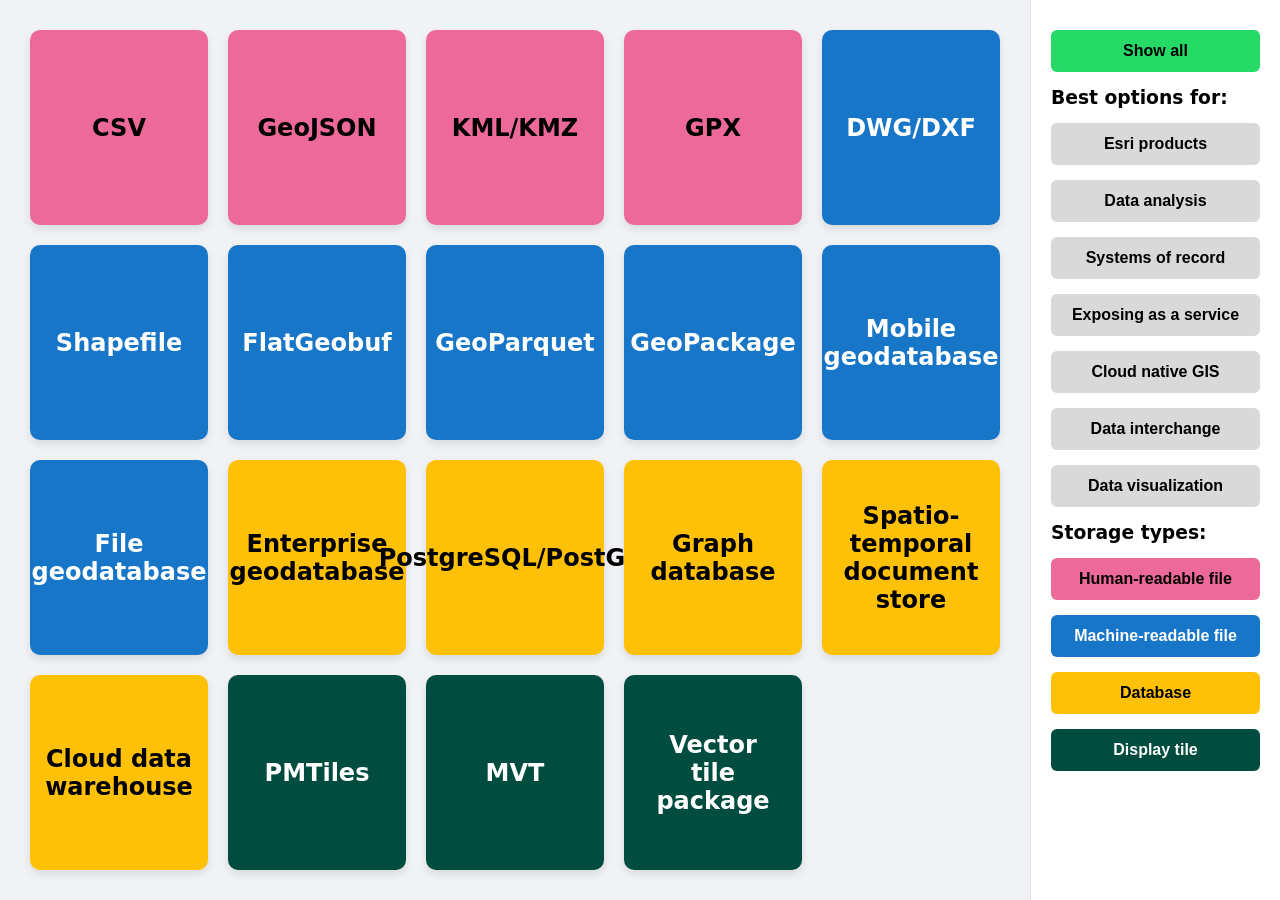
==== index.html @ c9b3990b "initial commit" ====
<!DOCTYPE html>
<html lang="en">

<head>
    <meta charset="UTF-8">
    <meta name="viewport" content="width=device-width, initial-scale=1.0">
    <title>Geospatial Data Formats</title>
    <link rel="stylesheet" href="styles.css">
</head>

<body>

    <div class="container" id="gridContainer"></div>

    <div class="sidebar" id="sidebar">
        <button id="reset" class="control-btn reset-btn active">Show all</button>
        <h3 id="options">Best options for:</h3>
        <h3 id="storage-types">Storage types:</h3>
        <button class="control-btn type-btn human-readable-data-file" id="human-readable-data-file">Human-readable
            file</button>
        <button class="control-btn type-btn machine-readable-data-file" id="machine-readable-data-file">Machine-readable
            file</button>
        <button class="control-btn type-btn database" id="database">Database</button>
        <button class="control-btn type-btn display-tile" id="display-tile">Display tile</button>

    </div>

    <script type="module" src="index.js"></script>
</body>

</html>
---- styles.css ----
* {
    box-sizing: border-box;
    margin: 0;
    padding: 0;
}

body {
    font-family: system-ui, -apple-system, sans-serif;
    display: flex;
    height: 100vh;
    background-color: #f0f2f5;
    overflow: hidden;
}

/* 1. Fully variable grid layout container */
.container {
    flex: 1;
    display: grid;
    grid-template-columns: repeat(var(--grid-cols, 4), 1fr);
    grid-auto-rows: calc((100vh - 60px - (var(--grid-rows, 4) - 1) * 20px) / var(--grid-rows, 4));
    grid-auto-flow: dense;
    gap: 20px;
    padding: 30px;
}

.sidebar {
    width: 250px;
    background-color: #ffffff;
    border-left: 1px solid #e0e0e0;
    padding: 30px 20px;
    display: flex;
    flex-direction: column;
    gap: 15px;
}

.control-btn {
    padding: 12px 12px;
    background-color: #D9D9D9;
    color: #000000;
    border: none;
    border-radius: 6px;
    cursor: pointer;
    font-weight: 600;
    font-size: 1rem;
}

.active {
    background-color: #25DA67;
    color: #000000
}

.card {
    background-color: transparent;
    color: white;
    border-radius: 14px;
    display: flex;
    align-items: center;
    /* justify-content: center; */
    font-weight: bold;
    font-size: 1.5rem;
    opacity: 1;
    grid-column: span 1;
    grid-row: span 1;
    width: 100%;
    height: 100%;
    perspective: 1000px;
}

.flip-card-inner {
    position: relative;
    width: 100%;
    height: 100%;
    text-align: center;
    transition: transform 0.8s;
    transform-style: preserve-3d;
    /* Ensures child elements exist in 3D space */
}

/* Trigger the flip on hover */
.card:hover .flip-card-inner {
    transform: rotateX(180deg);
}

/* 3. Position both the front and back faces absolute to stack them */
.flip-card-front,
.flip-card-back {
    position: absolute;
    width: 100%;
    height: 100%;
    -webkit-backface-visibility: hidden;
    /* Safari support */
    backface-visibility: hidden;
    /* Hides the face when it's turned away */
    display: flex;
    align-items: center;
    justify-content: center;
    border-radius: 10px;
    box-shadow: 0 4px 8px rgba(0, 0, 0, 0.1);
    padding: 2rem;
}

/* Style the back side (pre-rotated so it faces backwards initially) */
.flip-card-back {
    background-color: #343a40;
    color: white;
    font-size: 1.5rem;
    transform: rotateX(180deg);
}



.human-readable-data-file {
    background-color: #EC6999;
    color: #000000
}

.machine-readable-data-file {
    background-color: #1876C9;
    color: #ffffff
}

.database {
    background-color: #FFC107;
    color: #000000;
}

.display-tile {
    background-color: #004D40;
    color: #ffffff
}


.card.shrink {
    display: none !important;
}

/* Independent layout sizes */
.card.grow-rate-1 {
    color: #212529;
    font-size: 1.5rem;
    grid-column: span 1;
}

.card.grow-rate-2 {
    /* background-color: #7bccc4; */
    color: #212529;
    font-size: 3rem;
    grid-column: span 2;
}

.card.grow-rate-3 {
    /* background-color: #2b8cbe; */
    font-size: 4.5rem;
    grid-column: span 3;
}

.animating {
    transition: transform 0.6s cubic-bezier(0.25, 1, 0.5, 1),
        opacity 0.4s ease,
        background-color 0.6s ease;
}
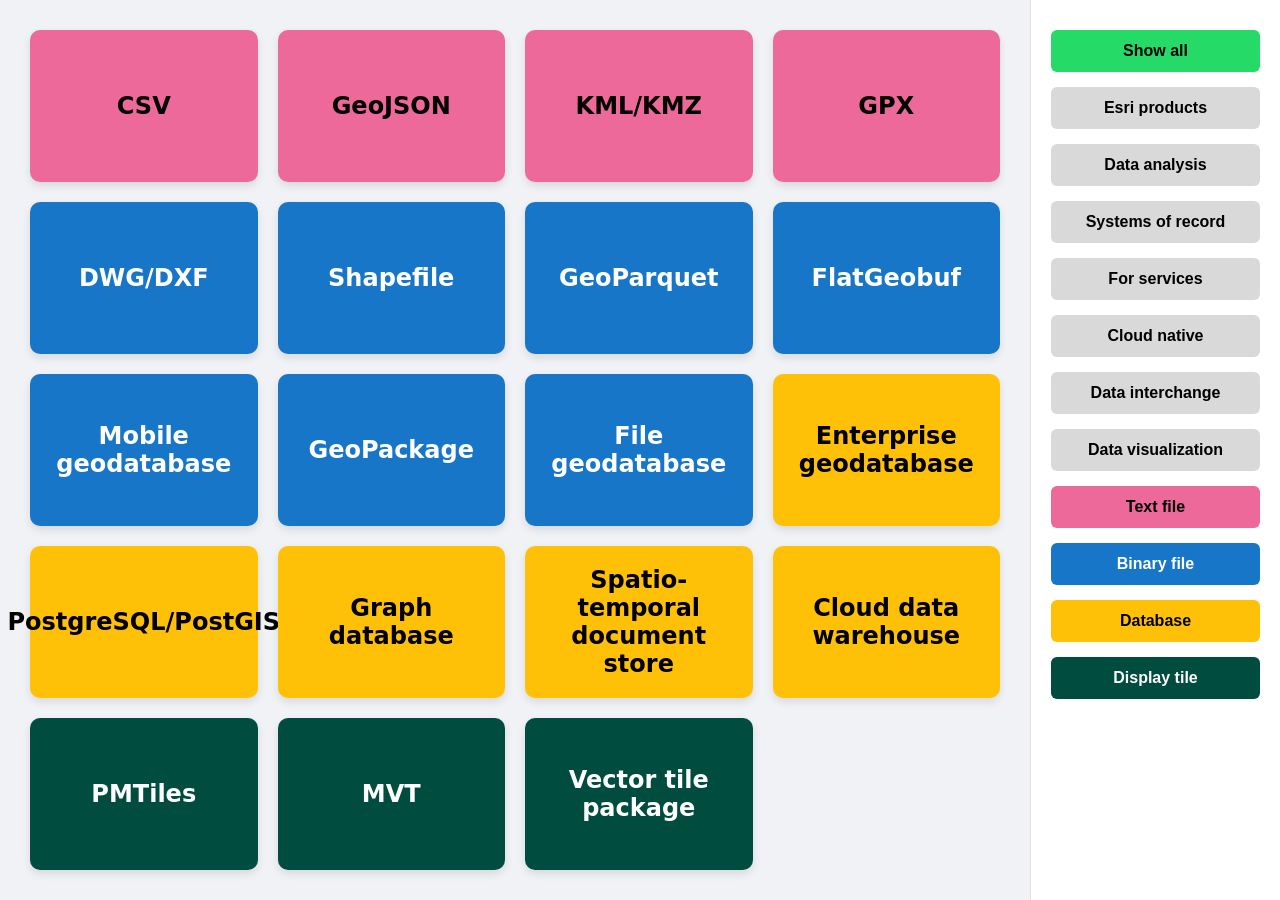
==== commit 2dae89a7: "Improve mobile-friendliness" ====
--- a/index.html
+++ b/index.html
@@ -14,11 +14,9 @@
 
     <div class="sidebar" id="sidebar">
         <button id="reset" class="control-btn reset-btn active">Show all</button>
-        <h3 id="options">Best options for:</h3>
-        <h3 id="storage-types">Storage types:</h3>
-        <button class="control-btn type-btn human-readable-data-file" id="human-readable-data-file">Human-readable
+        <button class="control-btn type-btn human-readable-data-file" id="human-readable-data-file">Text
             file</button>
-        <button class="control-btn type-btn machine-readable-data-file" id="machine-readable-data-file">Machine-readable
+        <button class="control-btn type-btn machine-readable-data-file" id="machine-readable-data-file">Binary
             file</button>
         <button class="control-btn type-btn database" id="database">Database</button>
         <button class="control-btn type-btn display-tile" id="display-tile">Display tile</button>
--- a/styles.css
+++ b/styles.css
@@ -60,10 +60,11 @@
     font-size: 1.5rem;
     opacity: 1;
     grid-column: span 1;
-    grid-row: span 1;
+    grid-row: span 2;
     width: 100%;
     height: 100%;
     perspective: 1000px;
+    cursor: pointer
 }
 
 .flip-card-inner {
@@ -77,7 +78,7 @@
 }
 
 /* Trigger the flip on hover */
-.card:hover .flip-card-inner {
+.card.flipped .flip-card-inner {
     transform: rotateX(180deg);
 }
 
@@ -139,6 +140,7 @@
     color: #212529;
     font-size: 1.5rem;
     grid-column: span 1;
+    grid-row: span 2;
 }
 
 .card.grow-rate-2 {
@@ -146,12 +148,14 @@
     color: #212529;
     font-size: 3rem;
     grid-column: span 2;
+    grid-row: span 2
 }
 
 .card.grow-rate-3 {
     /* background-color: #2b8cbe; */
     font-size: 4.5rem;
-    grid-column: span 3;
+    grid-column: span 2;
+    grid-row: span 3
 }
 
 .animating {
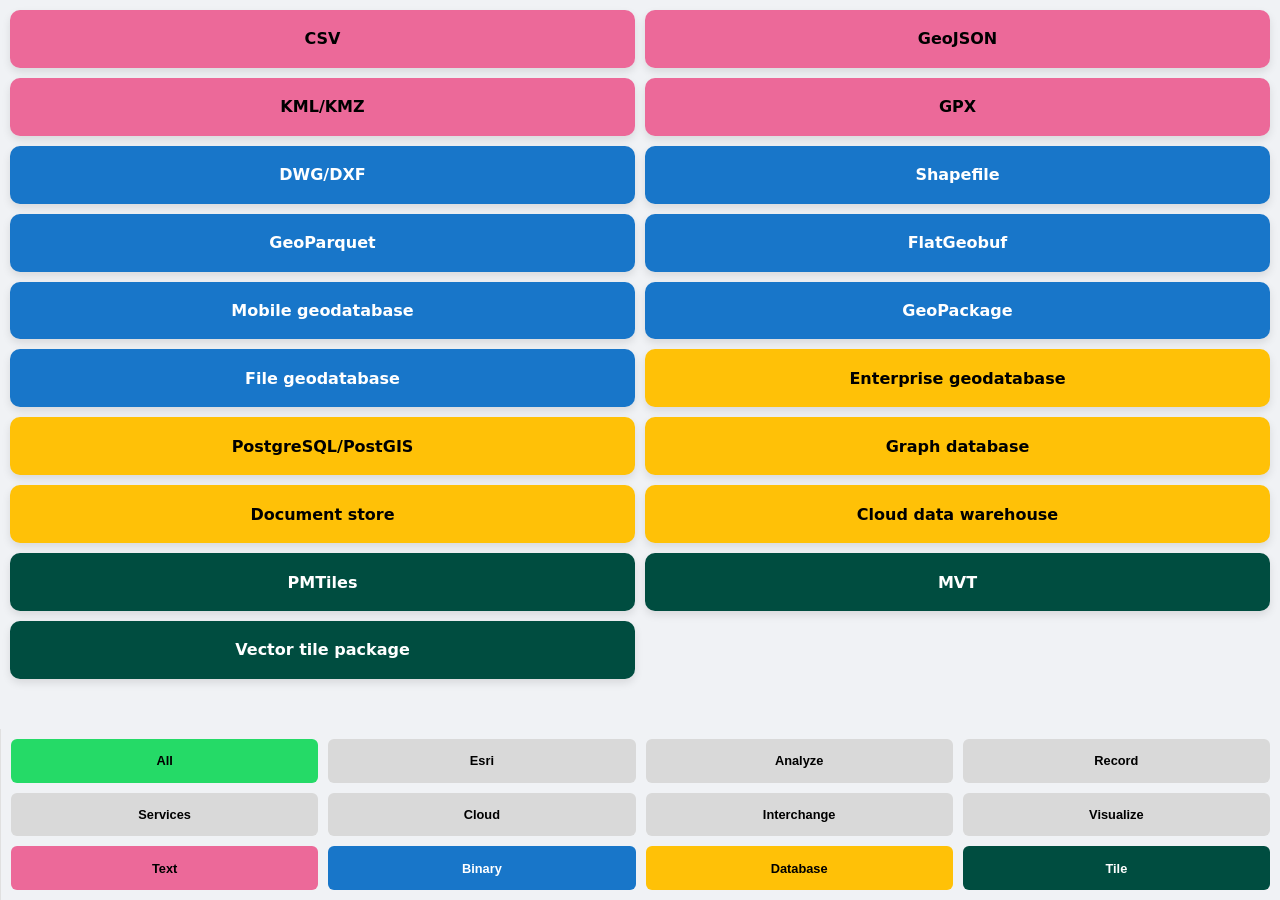
==== commit e2c13e6a: "Improve mobile design" ====
--- a/index.html
+++ b/index.html
@@ -13,13 +13,11 @@
     <div class="container" id="gridContainer"></div>
 
     <div class="sidebar" id="sidebar">
-        <button id="reset" class="control-btn reset-btn active">Show all</button>
-        <button class="control-btn type-btn human-readable-data-file" id="human-readable-data-file">Text
-            file</button>
-        <button class="control-btn type-btn machine-readable-data-file" id="machine-readable-data-file">Binary
-            file</button>
+        <button id="reset" class="control-btn reset-btn active">All</button>
+        <button class="control-btn type-btn human-readable-data-file" id="human-readable-data-file">Text</button>
+        <button class="control-btn type-btn machine-readable-data-file" id="machine-readable-data-file">Binary</button>
         <button class="control-btn type-btn database" id="database">Database</button>
-        <button class="control-btn type-btn display-tile" id="display-tile">Display tile</button>
+        <button class="control-btn type-btn display-tile" id="display-tile">Tile</button>
 
     </div>
 
--- a/styles.css
+++ b/styles.css
@@ -9,7 +9,8 @@
     display: flex;
     height: 100vh;
     background-color: #f0f2f5;
-    overflow: hidden;
+    overflow: scroll;
+    flex-direction: column;
 }
 
 /* 1. Fully variable grid layout container */
@@ -17,31 +18,32 @@
     flex: 1;
     display: grid;
     grid-template-columns: repeat(var(--grid-cols, 4), 1fr);
-    grid-auto-rows: calc((100vh - 60px - (var(--grid-rows, 4) - 1) * 20px) / var(--grid-rows, 4));
+    grid-auto-rows: calc((81vh - 60px - (var(--grid-rows, 4) - 1) * 10px) / var(--grid-rows, 4));
     grid-auto-flow: dense;
-    gap: 20px;
-    padding: 30px;
+    gap: 10px;
+    padding: 10px;
 }
 
 .sidebar {
-    width: 250px;
-    background-color: #ffffff;
+    height: 19vh;
     border-left: 1px solid #e0e0e0;
-    padding: 30px 20px;
-    display: flex;
-    flex-direction: column;
-    gap: 15px;
+    padding: 10px 10px;
+    display: grid;
+    grid-template-columns: repeat(4, 1fr);
+    gap: 10px;
 }
 
 .control-btn {
-    padding: 12px 12px;
+    padding: 10px 10px;
     background-color: #D9D9D9;
     color: #000000;
     border: none;
     border-radius: 6px;
     cursor: pointer;
     font-weight: 600;
-    font-size: 1rem;
+    font-size: .8rem;
+    grid-column: span 1;
+    grid-row: span 1;
 }
 
 .active {
@@ -57,10 +59,10 @@
     align-items: center;
     /* justify-content: center; */
     font-weight: bold;
-    font-size: 1.5rem;
+    font-size: 1rem;
     opacity: 1;
-    grid-column: span 1;
-    grid-row: span 2;
+    grid-column: span 2;
+    grid-row: span 1;
     width: 100%;
     height: 100%;
     perspective: 1000px;
@@ -97,14 +99,14 @@
     justify-content: center;
     border-radius: 10px;
     box-shadow: 0 4px 8px rgba(0, 0, 0, 0.1);
-    padding: 2rem;
+    padding: 1rem;
 }
 
 /* Style the back side (pre-rotated so it faces backwards initially) */
 .flip-card-back {
     background-color: #343a40;
     color: white;
-    font-size: 1.5rem;
+    font-size: 1rem;
     transform: rotateX(180deg);
 }
 
@@ -138,22 +140,22 @@
 /* Independent layout sizes */
 .card.grow-rate-1 {
     color: #212529;
-    font-size: 1.5rem;
-    grid-column: span 1;
-    grid-row: span 2;
+    font-size: 1rem;
+    grid-column: span 2;
+    grid-row: span 1;
 }
 
 .card.grow-rate-2 {
     /* background-color: #7bccc4; */
     color: #212529;
-    font-size: 3rem;
+    font-size: 1rem;
     grid-column: span 2;
     grid-row: span 2
 }
 
 .card.grow-rate-3 {
     /* background-color: #2b8cbe; */
-    font-size: 4.5rem;
+    font-size: 1rem;
     grid-column: span 2;
     grid-row: span 3
 }
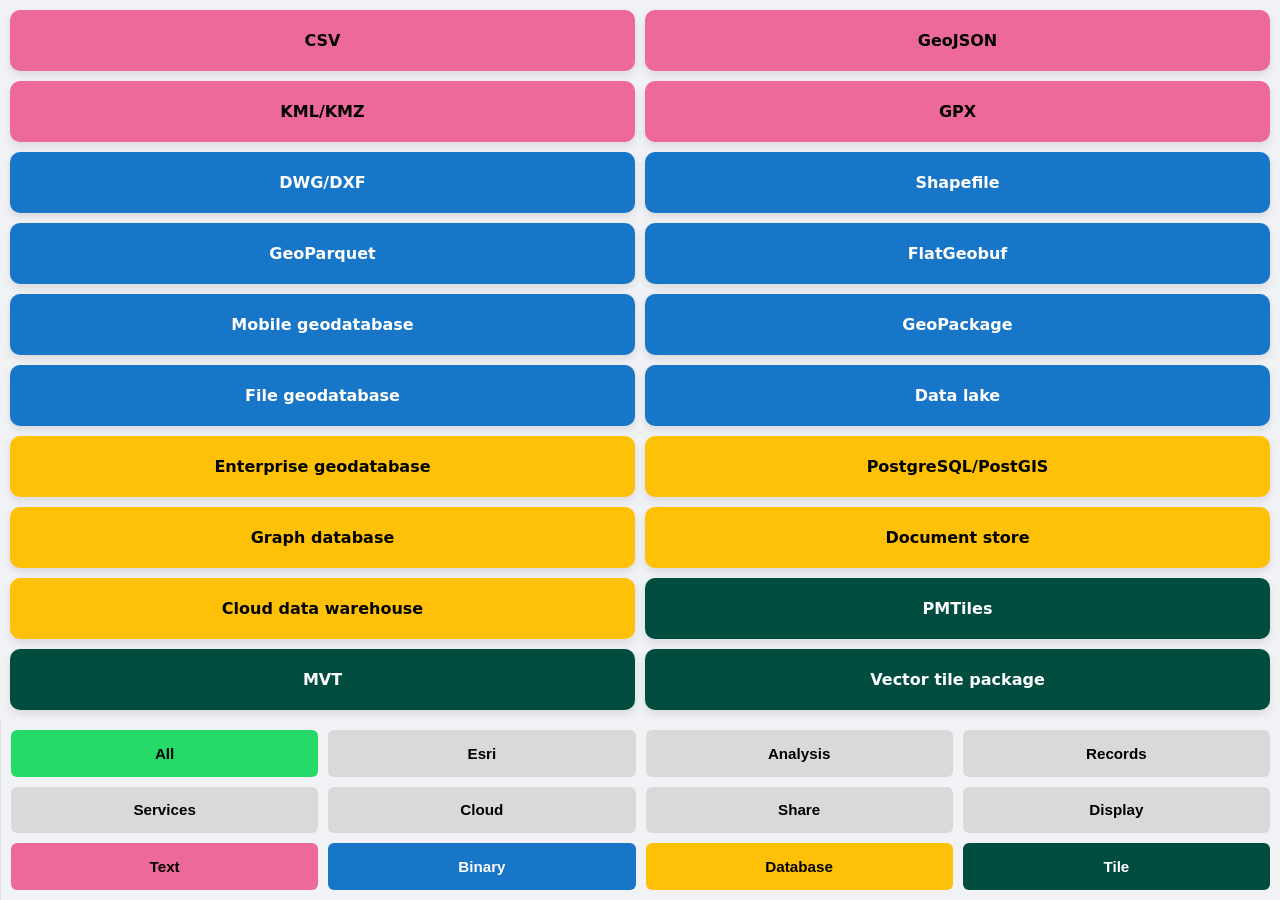
==== commit 80d82545: "Mobile optimizations" ====
--- a/index.html
+++ b/index.html
@@ -4,7 +4,7 @@
 <head>
     <meta charset="UTF-8">
     <meta name="viewport" content="width=device-width, initial-scale=1.0">
-    <title>Geospatial Data Formats</title>
+    <title>No Shapefiles!</title>
     <link rel="stylesheet" href="styles.css">
 </head>
 
--- a/styles.css
+++ b/styles.css
@@ -7,10 +7,40 @@
 body {
     font-family: system-ui, -apple-system, sans-serif;
     display: flex;
-    height: 100vh;
+    height: 100svh;
     background-color: #f0f2f5;
-    overflow: scroll;
+    overflow: hidden;
     flex-direction: column;
+}
+
+h1,
+h2 {
+    text-align: center;
+    width: 100%;
+    white-space: nowrap;
+}
+
+h1 {
+    margin-top: 5vh;
+    font-size: 10cqw;
+}
+
+h2 {
+    font-size: 4cqw;
+    margin: 0 20px auto 20px;
+}
+
+.image-container {
+    display: flex;
+    justify-content: center;
+}
+
+img {
+    margin: 50px 0;
+    max-width: 100%;
+    max-height: 50vh;
+    object-fit: contain;
+    min-height: 0;
 }
 
 /* 1. Fully variable grid layout container */
@@ -18,14 +48,14 @@
     flex: 1;
     display: grid;
     grid-template-columns: repeat(var(--grid-cols, 4), 1fr);
-    grid-auto-rows: calc((81vh - 60px - (var(--grid-rows, 4) - 1) * 10px) / var(--grid-rows, 4));
+    grid-auto-rows: calc((80svh - 20px - (var(--grid-rows, 4) - 1) * 10px) / var(--grid-rows, 4));
     grid-auto-flow: dense;
     gap: 10px;
     padding: 10px;
 }
 
 .sidebar {
-    height: 19vh;
+    height: 20svh;
     border-left: 1px solid #e0e0e0;
     padding: 10px 10px;
     display: grid;
@@ -41,7 +71,7 @@
     border-radius: 6px;
     cursor: pointer;
     font-weight: 600;
-    font-size: .8rem;
+    font-size: .95rem;
     grid-column: span 1;
     grid-row: span 1;
 }
@@ -149,8 +179,8 @@
     /* background-color: #7bccc4; */
     color: #212529;
     font-size: 1rem;
-    grid-column: span 2;
-    grid-row: span 2
+    grid-column: span 4;
+    grid-row: span 1
 }
 
 .card.grow-rate-3 {
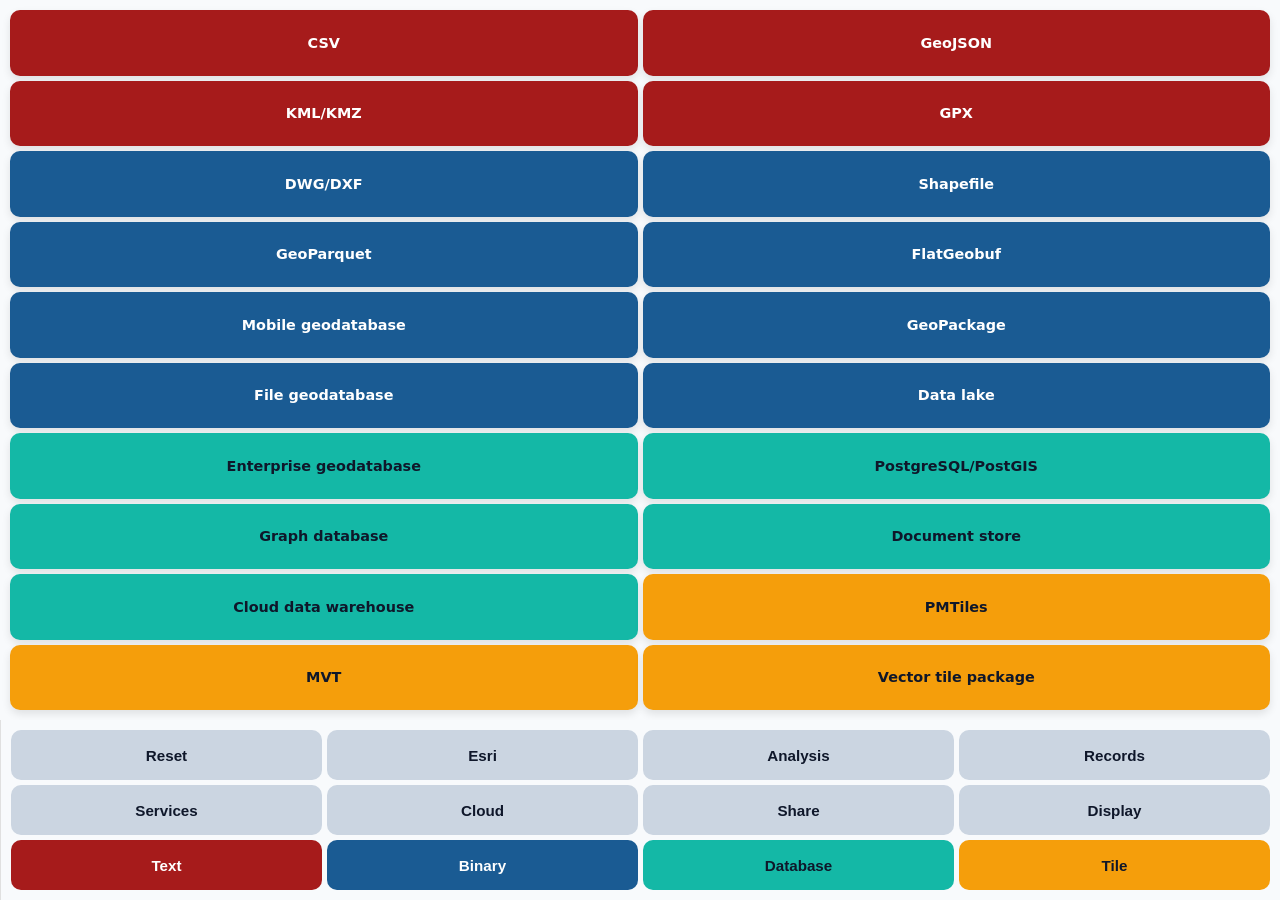
==== commit adf107b8: "Reset instead of show all" ====
--- a/index.html
+++ b/index.html
@@ -13,7 +13,7 @@
     <div class="container" id="gridContainer"></div>
 
     <div class="sidebar" id="sidebar">
-        <button id="reset" class="control-btn reset-btn active">All</button>
+        <button id="reset" class="control-btn reset-btn ">Reset</button>
         <button class="control-btn type-btn human-readable-data-file" id="human-readable-data-file">Text</button>
         <button class="control-btn type-btn machine-readable-data-file" id="machine-readable-data-file">Binary</button>
         <button class="control-btn type-btn database" id="database">Database</button>
--- a/styles.css
+++ b/styles.css
@@ -8,7 +8,7 @@
     font-family: system-ui, -apple-system, sans-serif;
     display: flex;
     height: 100svh;
-    background-color: #f0f2f5;
+    background-color: #F8FAFC;
     overflow: hidden;
     flex-direction: column;
 }
@@ -27,7 +27,7 @@
 
 h2 {
     font-size: 4cqw;
-    margin: 0 20px auto 20px;
+    margin: 0 auto;
 }
 
 .image-container {
@@ -48,11 +48,21 @@
     flex: 1;
     display: grid;
     grid-template-columns: repeat(var(--grid-cols, 4), 1fr);
-    grid-auto-rows: calc((80svh - 20px - (var(--grid-rows, 4) - 1) * 10px) / var(--grid-rows, 4));
+    grid-auto-rows: calc((80svh - 20px - (var(--grid-rows, 4) - 1) * 5px) / var(--grid-rows, 4));
     grid-auto-flow: dense;
-    gap: 10px;
+    gap: 5px;
     padding: 10px;
-}
+    overflow-y: scroll;
+
+    /* Hide scrollbar for Chrome, Safari, and Opera */
+    &::-webkit-scrollbar {
+        display: none;
+    }
+
+    /* Firefox */
+    scrollbar-width: none;
+}
+
 
 .sidebar {
     height: 20svh;
@@ -60,15 +70,15 @@
     padding: 10px 10px;
     display: grid;
     grid-template-columns: repeat(4, 1fr);
-    gap: 10px;
+    gap: 5px;
 }
 
 .control-btn {
     padding: 10px 10px;
-    background-color: #D9D9D9;
-    color: #000000;
+    background-color: #CBD5E1;
+    color: #0F172A;
     border: none;
-    border-radius: 6px;
+    border-radius: 10px;
     cursor: pointer;
     font-weight: 600;
     font-size: .95rem;
@@ -77,19 +87,19 @@
 }
 
 .active {
-    background-color: #25DA67;
-    color: #000000
+    background-color: #343a40;
+    color: #ffffff
 }
 
 .card {
     background-color: transparent;
     color: white;
-    border-radius: 14px;
+    border-radius: 10px;
     display: flex;
     align-items: center;
     /* justify-content: center; */
     font-weight: bold;
-    font-size: 1rem;
+    font-size: 0.9rem;
     opacity: 1;
     grid-column: span 2;
     grid-row: span 1;
@@ -109,9 +119,14 @@
     /* Ensures child elements exist in 3D space */
 }
 
+.card.flipped {
+    grid-column: span 4 !important;
+    grid-row: span 3 !important;
+}
+
 /* Trigger the flip on hover */
 .card.flipped .flip-card-inner {
-    transform: rotateX(180deg);
+    transform: rotateY(180deg);
 }
 
 /* 3. Position both the front and back faces absolute to stack them */
@@ -129,48 +144,52 @@
     justify-content: center;
     border-radius: 10px;
     box-shadow: 0 4px 8px rgba(0, 0, 0, 0.1);
-    padding: 1rem;
+    padding: 0.5rem;
+    overflow: hidden;
+    text-overflow: ellipsis;
 }
 
 /* Style the back side (pre-rotated so it faces backwards initially) */
 .flip-card-back {
     background-color: #343a40;
     color: white;
-    font-size: 1rem;
-    transform: rotateX(180deg);
+    font-size: 0.9rem;
+    transform: rotateY(180deg);
+    text-align: left;
+    padding: 1.4rem;
 }
 
 
 
 .human-readable-data-file {
-    background-color: #EC6999;
-    color: #000000
+    background-color: #A61B1B;
+    color: #ffffff
 }
 
 .machine-readable-data-file {
-    background-color: #1876C9;
+    background-color: #1A5B93;
     color: #ffffff
 }
 
 .database {
-    background-color: #FFC107;
-    color: #000000;
+    background-color: #14B8A6;
+    color: #0F172A;
 }
 
 .display-tile {
-    background-color: #004D40;
-    color: #ffffff
+    background-color: #F59E0B;
+    color: #0F172A
 }
 
 
 .card.shrink {
-    display: none !important;
+    display: none;
 }
 
 /* Independent layout sizes */
 .card.grow-rate-1 {
     color: #212529;
-    font-size: 1rem;
+    font-size: 0.9rem;
     grid-column: span 2;
     grid-row: span 1;
 }
@@ -178,14 +197,14 @@
 .card.grow-rate-2 {
     /* background-color: #7bccc4; */
     color: #212529;
-    font-size: 1rem;
+    font-size: 0.9rem;
     grid-column: span 4;
     grid-row: span 1
 }
 
 .card.grow-rate-3 {
     /* background-color: #2b8cbe; */
-    font-size: 1rem;
+    font-size: 0.9rem;
     grid-column: span 2;
     grid-row: span 3
 }
@@ -194,4 +213,8 @@
     transition: transform 0.6s cubic-bezier(0.25, 1, 0.5, 1),
         opacity 0.4s ease,
         background-color 0.6s ease;
+}
+
+.card:not(.flipped) .flip-card-back {
+    color: transparent
 }
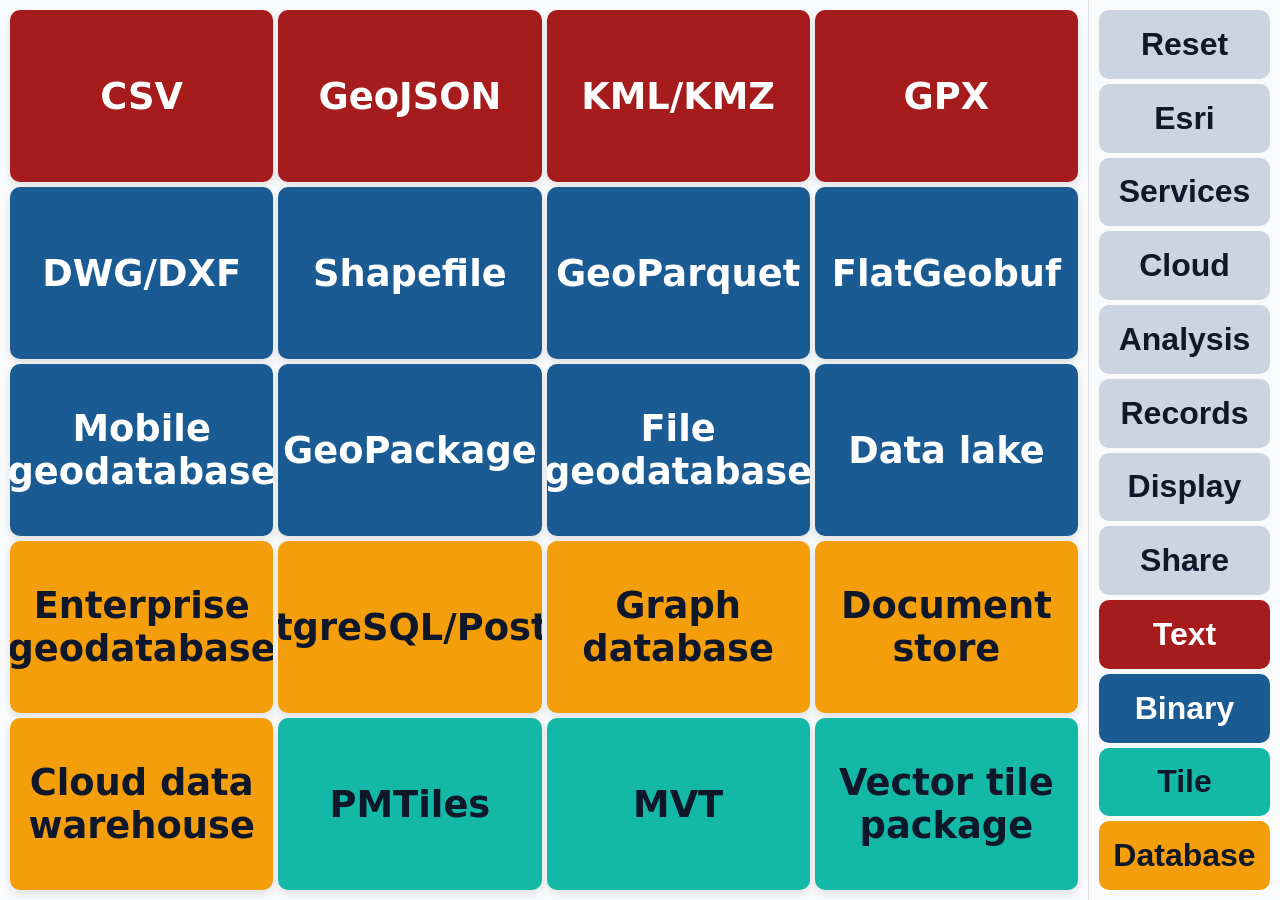
==== commit 53af4f78: "Improve desktop responsiveness" ====
--- a/index.html
+++ b/index.html
@@ -16,8 +16,8 @@
         <button id="reset" class="control-btn reset-btn ">Reset</button>
         <button class="control-btn type-btn human-readable-data-file" id="human-readable-data-file">Text</button>
         <button class="control-btn type-btn machine-readable-data-file" id="machine-readable-data-file">Binary</button>
+        <button class="control-btn type-btn display-tile" id="display-tile">Tile</button>
         <button class="control-btn type-btn database" id="database">Database</button>
-        <button class="control-btn type-btn display-tile" id="display-tile">Tile</button>
 
     </div>
 
--- a/styles.css
+++ b/styles.css
@@ -48,7 +48,7 @@
     flex: 1;
     display: grid;
     grid-template-columns: repeat(var(--grid-cols, 4), 1fr);
-    grid-auto-rows: calc((80svh - 20px - (var(--grid-rows, 4) - 1) * 5px) / var(--grid-rows, 4));
+    grid-auto-rows: calc((80svh - 30px - (var(--grid-rows, 4) - 1) * 5px) / var(--grid-rows, 4));
     grid-auto-flow: dense;
     gap: 5px;
     padding: 10px;
@@ -122,6 +122,7 @@
 .card.flipped {
     grid-column: span 4 !important;
     grid-row: span 3 !important;
+    order: -1 !important;
 }
 
 /* Trigger the flip on hover */
@@ -172,12 +173,12 @@
 }
 
 .database {
+    background-color: #F59E0B;
+    color: #0F172A;
+}
+
+.display-tile {
     background-color: #14B8A6;
-    color: #0F172A;
-}
-
-.display-tile {
-    background-color: #F59E0B;
     color: #0F172A
 }
 
@@ -189,24 +190,22 @@
 /* Independent layout sizes */
 .card.grow-rate-1 {
     color: #212529;
-    font-size: 0.9rem;
     grid-column: span 2;
     grid-row: span 1;
+    order: 3;
 }
 
 .card.grow-rate-2 {
-    /* background-color: #7bccc4; */
     color: #212529;
-    font-size: 0.9rem;
     grid-column: span 4;
-    grid-row: span 1
+    grid-row: span 1;
+    order: 2;
 }
 
 .card.grow-rate-3 {
-    /* background-color: #2b8cbe; */
-    font-size: 0.9rem;
     grid-column: span 2;
-    grid-row: span 3
+    grid-row: span 3;
+    order: 1;
 }
 
 .animating {
@@ -217,4 +216,46 @@
 
 .card:not(.flipped) .flip-card-back {
     color: transparent
+}
+
+@media (width >=1200px) {
+    .container {
+        grid-template-columns: repeat(var(--grid-cols, 8), 1fr);
+        grid-auto-rows: calc((100svh - 20px - (var(--grid-rows, 4) - 1) * 5px) / var(--grid-rows, 4));
+    }
+
+    /* Trigger the flip on hover */
+    .card.flipped .flip-card-inner {
+        transform: rotateX(180deg);
+    }
+
+    .flip-card-back {
+        transform: rotateX(180deg);
+        font-size: 2rem;
+    }
+
+    .card.flipped {
+        grid-column: span 6 !important;
+        grid-row: span 3 !important;
+        order: -1 !important;
+    }
+
+    body {
+        flex-direction: row;
+    }
+
+    .sidebar {
+        width: 15vw;
+        height: calc(100vh - 0px);
+        grid-template-columns: repeat(1, 1fr);
+    }
+
+    .control-btn {
+        font-size: 2rem;
+    }
+
+    .card {
+        font-size: 2.3rem;
+
+    }
 }
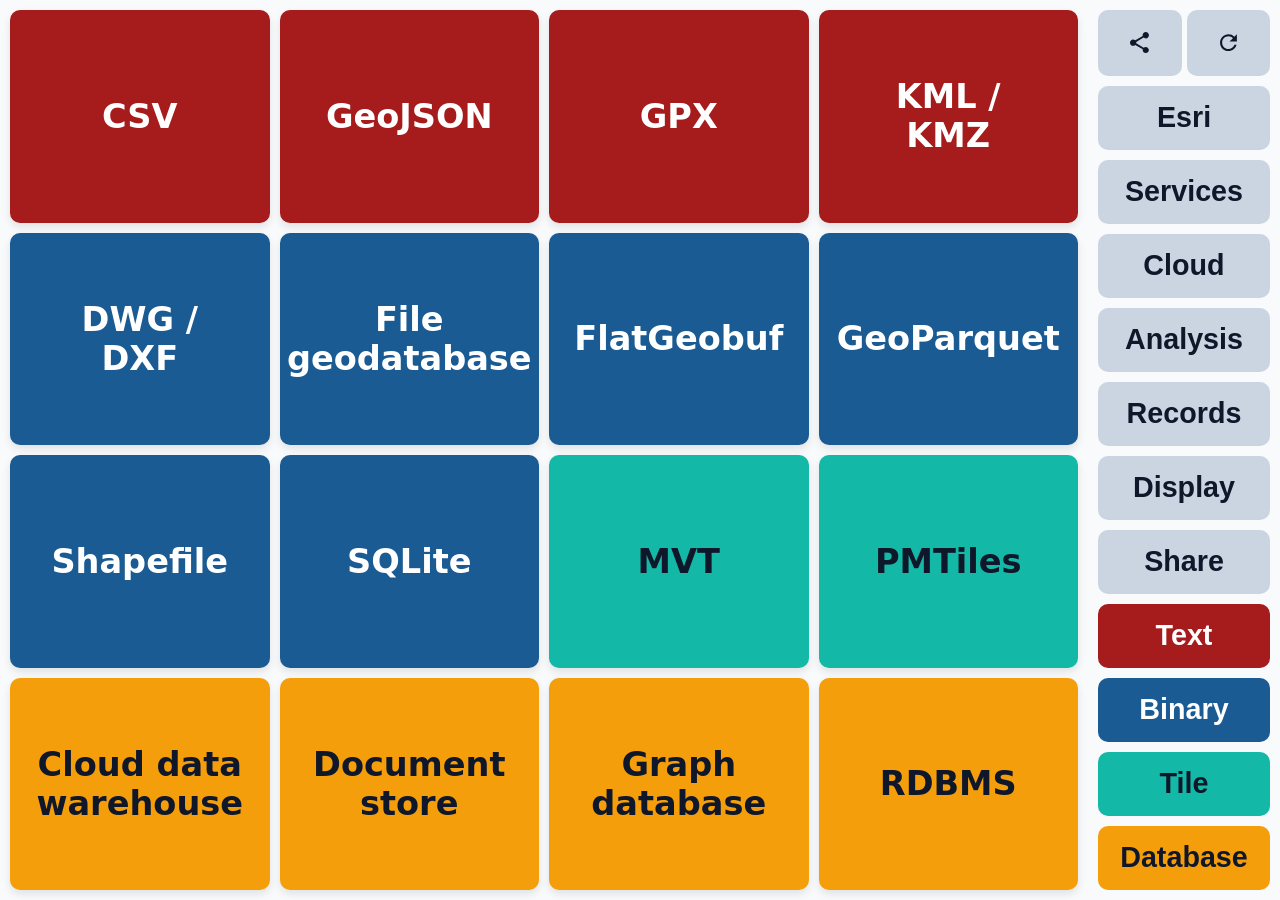
==== commit 1c597e97: "Use modal for QR code" ====
--- a/index.html
+++ b/index.html
@@ -13,13 +13,36 @@
     <div class="container" id="gridContainer"></div>
 
     <div class="sidebar" id="sidebar">
-        <button id="reset" class="control-btn reset-btn ">Reset</button>
+        <div class="utility-group">
+
+            <button id="share" class="control-btn share-btn" aria-label="Open Share QR Code" title="Share App">
+                <svg viewBox="0 0 24 24" aria-hidden="true" focusable="false">
+                    <!-- Standard outward diagonal share arrow path -->
+                    <path fill="currentColor"
+                        d="M18 16.08c-.76 0-1.44.3-1.96.77L8.91 12.7c.05-.23.09-.46.09-.7s-.04-.47-.09-.7l7.05-4.11c.54.5 1.25.81 2.04.81 1.66 0 3-1.34 3-3s-1.34-3-3-3-3 1.34-3 3c0 .24.04.47.09.7L8.04 9.81C7.5 9.31 6.79 9 6 9c-1.66 0-3 1.34-3 3s1.34 3 3 3c.79 0 1.5-.31 2.04-.81l7.12 4.16c-.05.21-.08.43-.08.65 0 1.61 1.31 2.92 2.92 2.92s2.92-1.31 2.92-2.92c0-1.61-1.31-2.92-2.92-2.92z" />
+                </svg>
+            </button>
+            <!-- The button contains the accessible label; the inner SVG is hidden from assistive tech -->
+            <button id="reset" class="control-btn reset-btn" aria-label="Reset Filter Layout" title="Reset Layout">
+                <svg viewBox="0 0 24 24" aria-hidden="true" focusable="false">
+                    <!-- Standard circular reset loop path -->
+                    <path fill="currentColor"
+                        d="M17.65 6.35A7.958 7.958 0 0 0 12 4c-4.42 0-7.99 3.58-7.99 8s3.57 8 7.99 8c3.73 0 6.84-2.55 7.73-6h-2.08c-.82 2.33-3.04 4-5.65 4-3.31 0-6-2.69-6-6s2.69-6 6-6c1.66 0 3.14.69 4.22 1.78L13 11h7V4l-2.35 2.35z" />
+                </svg>
+            </button>
+        </div>
         <button class="control-btn type-btn human-readable-data-file" id="human-readable-data-file">Text</button>
         <button class="control-btn type-btn machine-readable-data-file" id="machine-readable-data-file">Binary</button>
         <button class="control-btn type-btn display-tile" id="display-tile">Tile</button>
         <button class="control-btn type-btn database" id="database">Database</button>
 
     </div>
+    <div id="qrModal" class="modal-overlay">
+        <div class="modal-content">
+            <img src="images/qrcode-no-shapefiles.png" alt="Scan to share app">
+            <p>Tap or click anywhere to close</p>
+        </div>
+    </div>
 
     <script type="module" src="index.js"></script>
 </body>
--- a/styles.css
+++ b/styles.css
@@ -13,34 +13,21 @@
     flex-direction: column;
 }
 
-h1,
-h2 {
-    text-align: center;
-    width: 100%;
-    white-space: nowrap;
-}
-
-h1 {
-    margin-top: 5vh;
-    font-size: 10cqw;
-}
-
-h2 {
-    font-size: 4cqw;
-    margin: 0 auto;
-}
-
-.image-container {
-    display: flex;
-    justify-content: center;
-}
-
-img {
-    margin: 50px 0;
-    max-width: 100%;
-    max-height: 50vh;
-    object-fit: contain;
-    min-height: 0;
+
+p+p {
+    margin-top: 5%;
+}
+
+a:link,
+a:visited,
+a:hover {
+    color: #9ECFFF;
+    text-decoration: underline;
+}
+
+a:active {
+    color: #ff9e47;
+    text-decoration: underline;
 }
 
 /* 1. Fully variable grid layout container */
@@ -66,22 +53,45 @@
 
 .sidebar {
     height: 20svh;
-    border-left: 1px solid #e0e0e0;
-    padding: 10px 10px;
+    padding: 10px;
     display: grid;
     grid-template-columns: repeat(4, 1fr);
     gap: 5px;
 }
 
+.utility-group {
+    grid-column: span 1;
+    grid-row: span 1;
+    display: grid;
+    grid-template-columns: repeat(2, 1fr);
+    gap: 5px;
+}
+
+.utility-group .control-btn {
+    grid-column: auto;
+    grid-row: auto;
+    width: 100%;
+    height: 100%;
+    display: flex;
+    align-items: center;
+    justify-content: center;
+}
+
+.utility-group .control-btn svg {
+    /* Constrains bounds inside padding box */
+    display: block;
+    pointer-events: none;
+    /* Prevents click-event targeting glitches on paths */
+}
+
+
 .control-btn {
-    padding: 10px 10px;
+    padding: 10px;
     background-color: #CBD5E1;
     color: #0F172A;
     border: none;
     border-radius: 10px;
     cursor: pointer;
-    font-weight: 600;
-    font-size: .95rem;
     grid-column: span 1;
     grid-row: span 1;
 }
@@ -89,6 +99,10 @@
 .active {
     background-color: #343a40;
     color: #ffffff
+}
+
+.control-btn {
+    font-size: clamp(0.5rem, .8vh + 0.5rem, 3rem);
 }
 
 .card {
@@ -97,16 +111,14 @@
     border-radius: 10px;
     display: flex;
     align-items: center;
-    /* justify-content: center; */
-    font-weight: bold;
-    font-size: 0.9rem;
     opacity: 1;
     grid-column: span 2;
     grid-row: span 1;
     width: 100%;
     height: 100%;
     perspective: 1000px;
-    cursor: pointer
+    cursor: pointer;
+    font-size: clamp(0.5rem, 2vw + 0.5rem, 3.5rem);
 }
 
 .flip-card-inner {
@@ -128,6 +140,12 @@
 /* Trigger the flip on hover */
 .card.flipped .flip-card-inner {
     transform: rotateY(180deg);
+}
+
+.flip-card-front,
+.control-btn {
+    font-weight: 600;
+    align-items: center;
 }
 
 /* 3. Position both the front and back faces absolute to stack them */
@@ -140,12 +158,11 @@
     /* Safari support */
     backface-visibility: hidden;
     /* Hides the face when it's turned away */
-    display: flex;
-    align-items: center;
     justify-content: center;
+    display: flex;
     border-radius: 10px;
     box-shadow: 0 4px 8px rgba(0, 0, 0, 0.1);
-    padding: 0.5rem;
+    padding: 2rem;
     overflow: hidden;
     text-overflow: ellipsis;
 }
@@ -157,10 +174,8 @@
     font-size: 0.9rem;
     transform: rotateY(180deg);
     text-align: left;
-    padding: 1.4rem;
-}
-
-
+    flex-direction: column;
+}
 
 .human-readable-data-file {
     background-color: #A61B1B;
@@ -189,14 +204,12 @@
 
 /* Independent layout sizes */
 .card.grow-rate-1 {
-    color: #212529;
     grid-column: span 2;
     grid-row: span 1;
     order: 3;
 }
 
 .card.grow-rate-2 {
-    color: #212529;
     grid-column: span 4;
     grid-row: span 1;
     order: 2;
@@ -218,26 +231,86 @@
     color: transparent
 }
 
+/* Modal Overlay Background */
+.modal-overlay {
+    position: fixed;
+    top: 0;
+    left: 0;
+    width: 100vw;
+    height: 100svh;
+    background-color: rgba(15, 23, 42, 0.85);
+    /* Semi-transparent Slate 900 */
+    backdrop-filter: blur(8px);
+    display: flex;
+    align-items: center;
+    justify-content: center;
+    z-index: 9999;
+    /* Higher than your .card.flipped stack */
+    opacity: 0;
+    pointer-events: none;
+    transition: opacity 0.3s ease;
+}
+
+/* Toggle Class */
+.modal-overlay.open {
+    opacity: 1;
+    pointer-events: auto;
+}
+
+/* Modal Content Container */
+.modal-content {
+    text-align: center;
+    color: #ffffff;
+    padding: 20px;
+}
+
+.modal-content img {
+    max-width: 80vw;
+    max-height: 80vh;
+    min-width: 50vw;
+    border-radius: 15px;
+    box-shadow: 0 10px 25px rgba(0, 0, 0, 0.3);
+    background: #f5f6f6;
+    /* Ensures code stays high contrast */
+    padding: 15px;
+    margin: 0 0 2vh 0;
+}
+
+.modal-content p {
+    font-size: 1rem;
+    font-weight: 500;
+    opacity: 0.8;
+}
+
+
+/* Desktop responsiveness */
 @media (width >=1200px) {
     .container {
         grid-template-columns: repeat(var(--grid-cols, 8), 1fr);
-        grid-auto-rows: calc((100svh - 20px - (var(--grid-rows, 4) - 1) * 5px) / var(--grid-rows, 4));
+        grid-auto-rows: calc((100svh - 20px - (var(--grid-rows, 4) - 1) * 10px) / var(--grid-rows, 4));
+        gap: 10px;
     }
 
     /* Trigger the flip on hover */
-    .card.flipped .flip-card-inner {
-        transform: rotateX(180deg);
-    }
-
+    .card.flipped .flip-card-inner,
     .flip-card-back {
         transform: rotateX(180deg);
-        font-size: 2rem;
+    }
+
+    .flip-card-back {
+        padding: 4rem;
+        font-size: 2.5vw
+    }
+
+    .flip-card-front {
+        font-size: clamp(0.5rem, 2.0vw + 0.5rem, 3.5rem);
     }
 
     .card.flipped {
         grid-column: span 6 !important;
         grid-row: span 3 !important;
         order: -1 !important;
+
     }
 
     body {
@@ -248,14 +321,17 @@
         width: 15vw;
         height: calc(100vh - 0px);
         grid-template-columns: repeat(1, 1fr);
-    }
-
-    .control-btn {
-        font-size: 2rem;
-    }
-
+        gap: 10px;
+    }
+
+    .control-btn,
     .card {
-        font-size: 2.3rem;
-
+        font-size: clamp(0.5rem, 2.3vh + 0.5rem, 4.5rem);
+    }
+
+    .utility-group .control-btn svg {
+        width: 55%;
+        /* Constrains bounds inside padding box */
+        height: 55%;
     }
 }
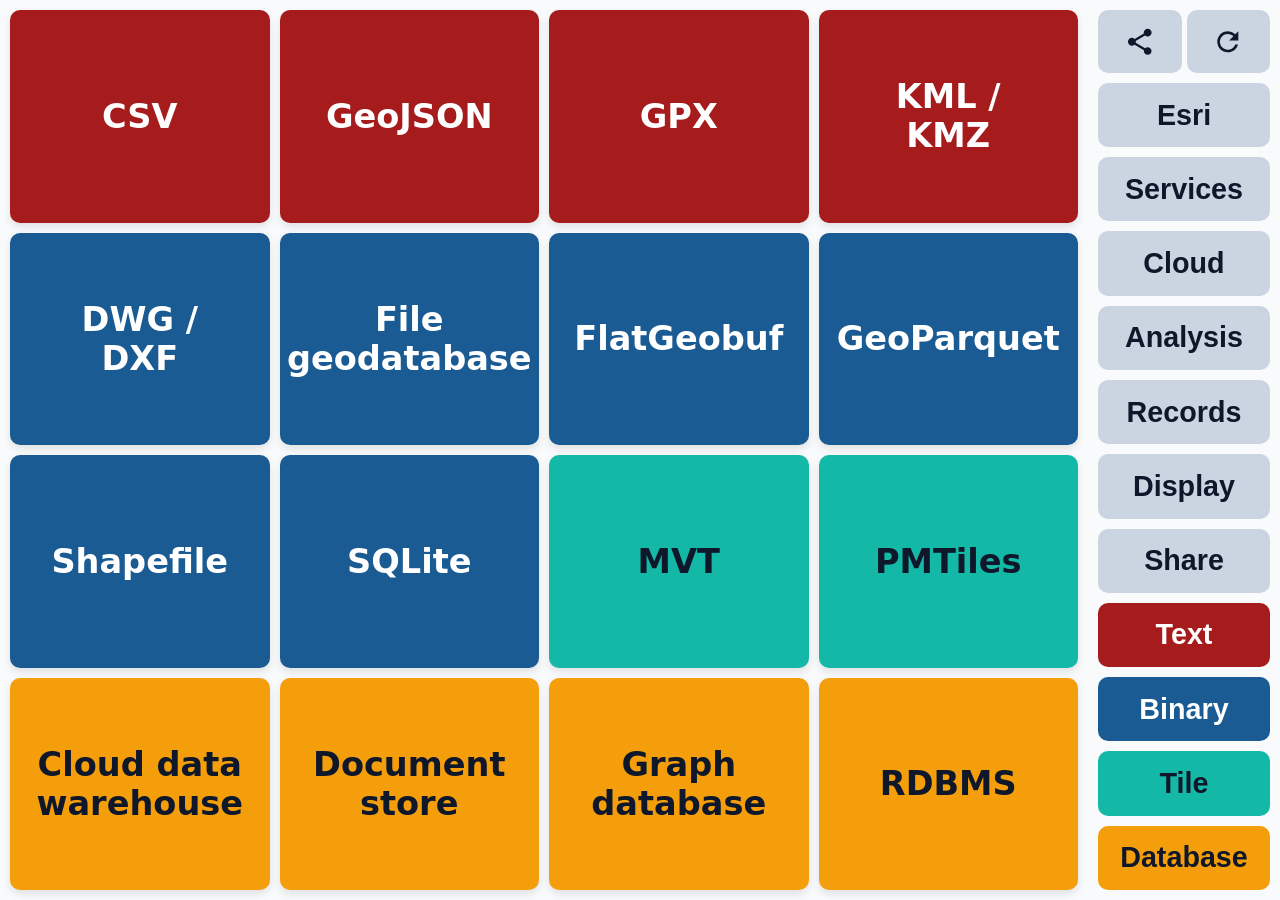
==== commit ea9fecca: "Add link to GitHub" ====
--- a/index.html
+++ b/index.html
@@ -39,8 +39,17 @@
     </div>
     <div id="qrModal" class="modal-overlay">
         <div class="modal-content">
-            <img src="images/qrcode-no-shapefiles.png" alt="Scan to share app">
-            <p>Tap or click anywhere to close</p>
+            <p>Scan to open the app.</p>
+            <p>Tap or click anywhere to close.</p>
+            <img src="images/qrcode-no-shapefiles.png" alt="Scan to share app" />
+            <p>
+                <a href="https://github.com/travisormsby/no-shapefiles/issues/new" target="_blank">
+                    Submit an issue
+                </a>
+                on GitHub.
+            </p>
+
+
         </div>
     </div>
 
--- a/styles.css
+++ b/styles.css
@@ -62,15 +62,15 @@
 .utility-group {
     grid-column: span 1;
     grid-row: span 1;
-    display: grid;
-    grid-template-columns: repeat(2, 1fr);
+    display: flex;
+    flex-direction: row;
+    align-items: center;
+    /* Centers items cleanly on the horizontal axis line */
     gap: 5px;
 }
 
 .utility-group .control-btn {
-    grid-column: auto;
-    grid-row: auto;
-    width: 100%;
+    flex: 1;
     height: 100%;
     display: flex;
     align-items: center;
@@ -81,7 +81,8 @@
     /* Constrains bounds inside padding box */
     display: block;
     pointer-events: none;
-    /* Prevents click-event targeting glitches on paths */
+    width: calc(1.8vh + 10px);
+    height: calc(1.8vh + 10px);
 }
 
 
@@ -210,8 +211,8 @@
 }
 
 .card.grow-rate-2 {
-    grid-column: span 4;
-    grid-row: span 1;
+    grid-column: span 2;
+    grid-row: span 2;
     order: 2;
 }
 
@@ -267,13 +268,12 @@
 .modal-content img {
     max-width: 80vw;
     max-height: 80vh;
-    min-width: 50vw;
     border-radius: 15px;
     box-shadow: 0 10px 25px rgba(0, 0, 0, 0.3);
     background: #f5f6f6;
     /* Ensures code stays high contrast */
     padding: 15px;
-    margin: 0 0 2vh 0;
+    margin: 2vh;
 }
 
 .modal-content p {
@@ -291,6 +291,21 @@
         gap: 10px;
     }
 
+    .card.grow-rate-1 {
+        grid-column: span 2;
+        grid-row: span 1;
+    }
+
+    .card.grow-rate-2 {
+        grid-column: span 4;
+        grid-row: span 1;
+    }
+
+    .card.grow-rate-3 {
+        grid-column: span 6;
+        grid-row: span 1;
+    }
+
     /* Trigger the flip on hover */
     .card.flipped .flip-card-inner,
     .flip-card-back {
@@ -330,8 +345,11 @@
     }
 
     .utility-group .control-btn svg {
-        width: 55%;
-        /* Constrains bounds inside padding box */
-        height: 55%;
+        width: calc(2.4vh + 10px);
+        height: calc(2.4vh + 10px);
+    }
+
+    .modal-content img {
+        min-height: 50vh;
     }
 }
